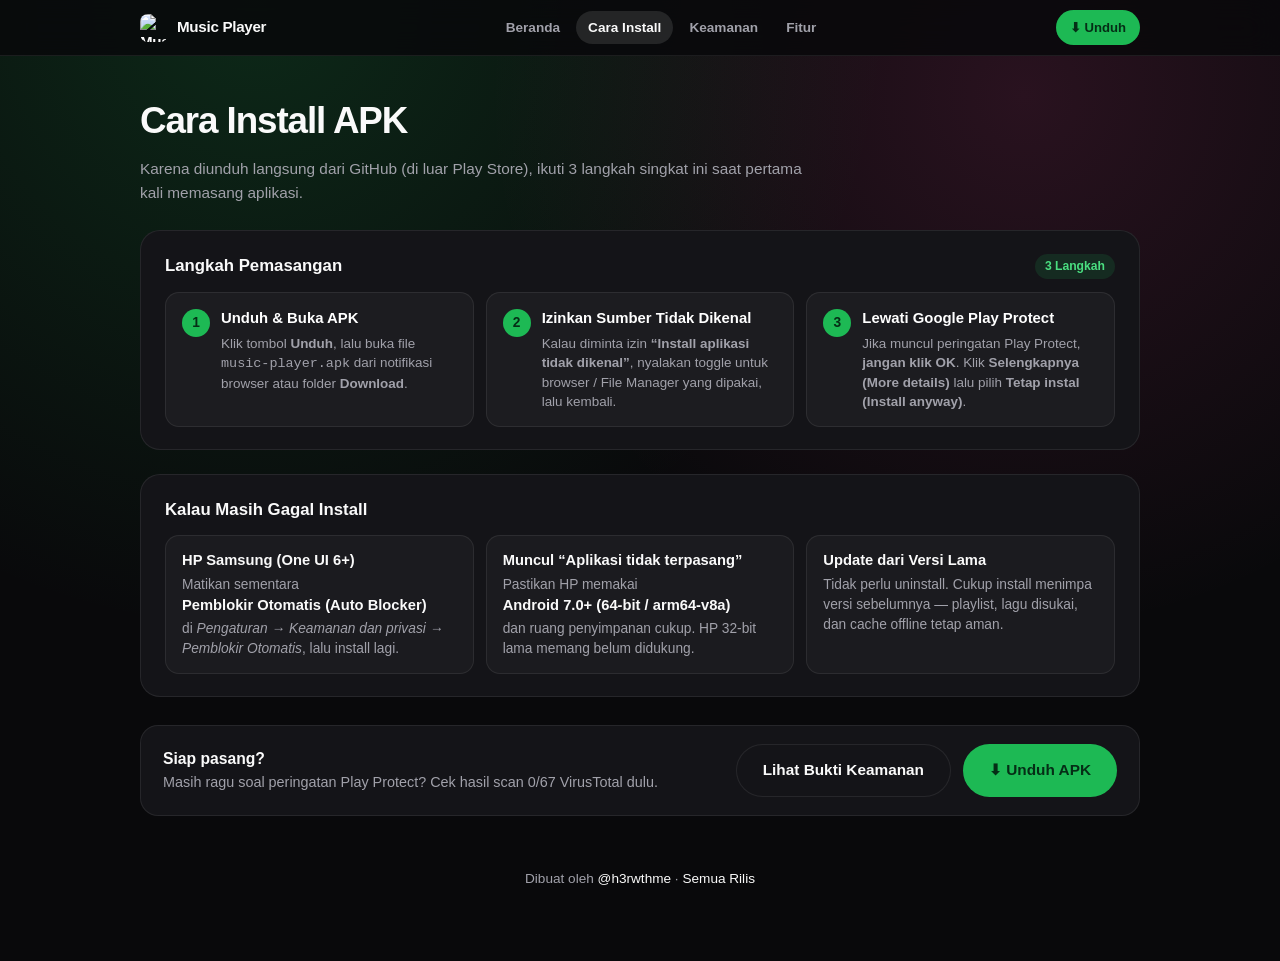
==== docs/cara-install.html @ 822f7d42 "Split download site into clean multi-page layout (Home, Install, Security, Features)" ====
<!DOCTYPE html>
<html lang="id">
<head>
  <meta charset="UTF-8" />
  <meta name="viewport" content="width=device-width, initial-scale=1.0" />
  <title>Cara Install — Music Player</title>
  <link rel="icon" type="image/svg+xml" href="https://raw.githubusercontent.com/h3rwthme/Music-/main/assets/icon.svg" />
  <link rel="stylesheet" href="style.css" />
</head>
<body>
  <header class="topnav">
    <nav class="topnav__inner" aria-label="Navigasi utama">
      <a class="topnav__brand" href="index.html">
        <img src="https://raw.githubusercontent.com/h3rwthme/Music-/main/assets/icon.svg" alt="Music Player" />
        <span>Music Player</span>
      </a>
      <div class="topnav__links">
        <a href="index.html">Beranda</a>
        <a href="cara-install.html" class="is-active">Cara Install</a>
        <a href="keamanan.html">Keamanan</a>
        <a href="fitur.html">Fitur</a>
      </div>
      <a class="topnav__cta" href="https://github.com/h3rwthme/Music-/releases/latest/download/music-player.apk">⬇ Unduh</a>
    </nav>
  </header>

  <main class="wrap">
    <div class="page-head">
      <h1>Cara Install APK</h1>
      <p>Karena diunduh langsung dari GitHub (di luar Play Store), ikuti 3 langkah singkat ini saat pertama kali memasang aplikasi.</p>
    </div>

    <section class="panel">
      <div class="panel__head">
        <h2 class="panel__title">Langkah Pemasangan</h2>
        <span class="tag">3 Langkah</span>
      </div>
      <div class="spot-steps" style="margin-top: 0;">
        <div class="spot-step">
          <span class="spot-num">1</span>
          <div>
            <h3>Unduh &amp; Buka APK</h3>
            <p>Klik tombol <strong>Unduh</strong>, lalu buka file <code>music-player.apk</code> dari notifikasi browser atau folder <strong>Download</strong>.</p>
          </div>
        </div>
        <div class="spot-step">
          <span class="spot-num">2</span>
          <div>
            <h3>Izinkan Sumber Tidak Dikenal</h3>
            <p>Kalau diminta izin <strong>“Install aplikasi tidak dikenal”</strong>, nyalakan toggle untuk browser / File Manager yang dipakai, lalu kembali.</p>
          </div>
        </div>
        <div class="spot-step">
          <span class="spot-num">3</span>
          <div>
            <h3>Lewati Google Play Protect</h3>
            <p>Jika muncul peringatan Play Protect, <strong>jangan klik OK</strong>. Klik <strong>Selengkapnya (More details)</strong> lalu pilih <strong>Tetap instal (Install anyway)</strong>.</p>
          </div>
        </div>
      </div>
    </section>

    <section class="panel">
      <div class="panel__head">
        <h2 class="panel__title">Kalau Masih Gagal Install</h2>
      </div>
      <div class="card-grid">
        <div class="mini-card">
          <strong>HP Samsung (One UI 6+)</strong>
          Matikan sementara <strong>Pemblokir Otomatis (Auto Blocker)</strong> di <em>Pengaturan → Keamanan dan privasi → Pemblokir Otomatis</em>, lalu install lagi.
        </div>
        <div class="mini-card">
          <strong>Muncul “Aplikasi tidak terpasang”</strong>
          Pastikan HP memakai <strong>Android 7.0+ (64-bit / arm64-v8a)</strong> dan ruang penyimpanan cukup. HP 32-bit lama memang belum didukung.
        </div>
        <div class="mini-card">
          <strong>Update dari Versi Lama</strong>
          Tidak perlu uninstall. Cukup install menimpa versi sebelumnya — playlist, lagu disukai, dan cache offline tetap aman.
        </div>
      </div>
    </section>

    <div class="cta-bar">
      <div>
        <strong>Siap pasang?</strong>
        <p>Masih ragu soal peringatan Play Protect? Cek hasil scan 0/67 VirusTotal dulu.</p>
      </div>
      <div class="actions" style="margin-top: 0;">
        <a class="btn btn-secondary" href="keamanan.html">Lihat Bukti Keamanan</a>
        <a class="btn btn-primary" href="https://github.com/h3rwthme/Music-/releases/latest/download/music-player.apk">⬇ Unduh APK</a>
      </div>
    </div>

    <footer>
      Dibuat oleh <a href="https://github.com/h3rwthme">@h3rwthme</a> ·
      <a href="https://github.com/h3rwthme/Music-/releases">Semua Rilis</a>
    </footer>
  </main>
</body>
</html>
---- docs/style.css ----
:root {
  --bg: #09090b;
  --surface: #141418;
  --surface-hi: #1b1b22;
  --border: rgba(255, 255, 255, 0.08);
  --text: #fafafa;
  --muted: #a1a1aa;
  --accent: #1db954;
  --accent-hover: #22d363;
  --accent-soft: rgba(29, 185, 84, 0.14);
}
* { box-sizing: border-box; margin: 0; padding: 0; }
html { scroll-behavior: smooth; }
body {
  font-family: -apple-system, BlinkMacSystemFont, "Segoe UI", Roboto, Inter, sans-serif;
  background:
    radial-gradient(circle at 20% 0%, rgba(29, 185, 84, 0.18), transparent 45%),
    radial-gradient(circle at 80% 10%, rgba(236, 72, 153, 0.14), transparent 40%),
    var(--bg);
  color: var(--text);
  min-height: 100vh;
  line-height: 1.6;
}

/* Navbar atas */
.topnav {
  position: sticky;
  top: 0;
  z-index: 40;
  backdrop-filter: blur(16px);
  -webkit-backdrop-filter: blur(16px);
  background: rgba(9, 9, 11, 0.85);
  border-bottom: 1px solid var(--border);
}
.topnav__inner {
  max-width: 1040px;
  margin: 0 auto;
  padding: 10px 20px;
  display: flex;
  align-items: center;
  justify-content: space-between;
  gap: 14px;
}
.topnav__brand {
  display: inline-flex;
  align-items: center;
  gap: 9px;
  text-decoration: none;
  color: var(--text);
  font-weight: 800;
  font-size: 0.95rem;
  letter-spacing: -0.02em;
  flex-shrink: 0;
}
.topnav__brand img { width: 28px; height: 28px; border-radius: 8px; display: block; }
.topnav__links {
  display: flex;
  align-items: center;
  gap: 4px;
  overflow-x: auto;
  scrollbar-width: none;
}
.topnav__links::-webkit-scrollbar { display: none; }
.topnav__links a {
  color: var(--muted);
  text-decoration: none;
  font-size: 0.85rem;
  font-weight: 600;
  padding: 6px 12px;
  border-radius: 999px;
  white-space: nowrap;
  transition: background 0.15s ease, color 0.15s ease;
}
.topnav__links a:hover { background: rgba(255, 255, 255, 0.07); color: var(--text); }
.topnav__links a.is-active {
  background: rgba(255, 255, 255, 0.11);
  color: var(--text);
}
.topnav__cta {
  display: inline-flex;
  align-items: center;
  gap: 6px;
  padding: 7px 14px;
  border-radius: 999px;
  background: var(--accent);
  color: #052e16;
  font-weight: 700;
  font-size: 0.82rem;
  text-decoration: none;
  flex-shrink: 0;
  transition: background 0.15s ease;
}
.topnav__cta:hover { background: var(--accent-hover); }

.wrap { max-width: 1040px; margin: 0 auto; padding: 36px 20px 72px; }
.hero { text-align: center; display: flex; flex-direction: column; align-items: center; gap: 14px; }
.page-head { margin-bottom: 24px; }
.page-head h1 { font-size: clamp(1.7rem, 4vw, 2.3rem); letter-spacing: -0.03em; margin-bottom: 6px; }
.page-head p { color: var(--muted); font-size: 0.96rem; max-width: 680px; }

.logo {
  width: 82px; height: 82px; border-radius: 22px;
  box-shadow: 0 18px 45px rgba(0, 0, 0, 0.55);
}
h1 { font-size: clamp(2rem, 5vw, 3rem); letter-spacing: -0.03em; }
.subtitle { color: var(--muted); max-width: 600px; font-size: 1.02rem; }
.pill {
  display: inline-flex; align-items: center; gap: 8px;
  padding: 6px 14px; border-radius: 999px;
  background: var(--surface); border: 1px solid var(--border);
  font-size: 0.85rem; color: var(--muted);
}
.dot { width: 8px; height: 8px; border-radius: 50%; background: var(--accent); }
.actions { display: flex; flex-wrap: wrap; justify-content: center; gap: 12px; margin-top: 6px; }
.btn {
  display: inline-flex; align-items: center; justify-content: center; gap: 10px;
  padding: 13px 26px; border-radius: 999px; font-weight: 700; font-size: 0.96rem;
  text-decoration: none; transition: transform 0.15s ease, background 0.15s ease;
}
.btn:active { transform: scale(0.98); }
.btn-primary { background: var(--accent); color: #052e16; }
.btn-primary:hover { background: var(--accent-hover); }
.btn-secondary { background: var(--surface); color: var(--text); border: 1px solid var(--border); }
.btn-secondary:hover { background: var(--surface-hi); }
.meta { font-size: 0.85rem; color: var(--muted); }

/* Quick link chips di Beranda */
.quick-links {
  margin-top: 22px;
  display: flex;
  flex-wrap: wrap;
  justify-content: center;
  gap: 10px;
}
.quick-link {
  display: inline-flex;
  align-items: center;
  gap: 8px;
  padding: 9px 15px;
  border-radius: 999px;
  background: var(--surface);
  border: 1px solid var(--border);
  color: #e4e4e7;
  font-size: 0.85rem;
  font-weight: 600;
  text-decoration: none;
  transition: background 0.15s ease, border-color 0.15s ease;
}
.quick-link:hover { background: var(--surface-hi); border-color: rgba(255, 255, 255, 0.18); }
.quick-link--safe { border-color: rgba(29, 185, 84, 0.35); color: #86efac; }

/* Spotlight Smart Radio */
.radio-spotlight {
  margin-top: 34px;
  background:
    radial-gradient(circle at 85% 15%, rgba(29, 185, 84, 0.18), transparent 48%),
    var(--surface);
  border: 1px solid rgba(52, 211, 153, 0.34);
  border-radius: 24px;
  padding: 26px;
  box-shadow: 0 24px 60px rgba(0, 0, 0, 0.5);
}
.spot-head { margin-bottom: 12px; }
.spot-badge {
  display: inline-flex; align-items: center; gap: 8px;
  padding: 5px 13px; border-radius: 999px;
  background: var(--accent-soft);
  border: 1px solid rgba(52, 211, 153, 0.35);
  color: #4ade80; font-size: 0.78rem; font-weight: 700; letter-spacing: 0.04em;
  text-transform: uppercase;
}
.spot-title {
  font-size: clamp(1.25rem, 3vw, 1.75rem);
  font-weight: 800; letter-spacing: -0.025em; margin-bottom: 8px;
}
.spot-desc { color: #d4d4d8; font-size: 0.95rem; max-width: 760px; margin-bottom: 18px; }
.spot-desc strong { color: #6ee7b7; }
.spot-img {
  width: 100%; border-radius: 16px; overflow: hidden;
  border: 1px solid rgba(255, 255, 255, 0.1);
  box-shadow: 0 18px 48px rgba(0, 0, 0, 0.6);
}
.spot-img img { width: 100%; display: block; }
.spot-steps {
  margin-top: 18px;
  display: grid;
  grid-template-columns: repeat(auto-fit, minmax(220px, 1fr));
  gap: 12px;
}
.spot-step {
  background: rgba(255, 255, 255, 0.035);
  border: 1px solid var(--border);
  border-radius: 14px;
  padding: 14px 16px;
  display: flex; align-items: flex-start; gap: 11px;
}
.spot-num {
  width: 28px; height: 28px; border-radius: 999px;
  background: var(--accent); color: #052e16;
  font-weight: 800; font-size: 0.86rem;
  display: inline-flex; align-items: center; justify-content: center;
  flex-shrink: 0; margin-top: 2px;
}
.spot-step h3 { font-size: 0.93rem; margin-bottom: 3px; color: #fff; }
.spot-step p { font-size: 0.84rem; color: var(--muted); line-height: 1.45; }

/* Box umum (Terbaru, Keamanan, Cara Install) */
.panel {
  margin-top: 24px;
  background: var(--surface);
  border: 1px solid var(--border);
  border-radius: 20px;
  padding: 22px 24px;
}
.panel--safe { border-color: rgba(29, 185, 84, 0.3); }
.panel__head {
  display: flex; align-items: center; justify-content: space-between;
  gap: 10px; flex-wrap: wrap; margin-bottom: 12px;
}
.panel__title {
  display: inline-flex; align-items: center; gap: 9px;
  font-size: 1.05rem; font-weight: 700;
}
.panel__title svg { width: 20px; height: 20px; color: var(--accent); flex-shrink: 0; }
.tag {
  font-size: 0.76rem; padding: 3px 10px; border-radius: 999px;
  background: var(--accent-soft); color: #4ade80; font-weight: 700;
}
.panel ul { padding-left: 18px; color: var(--muted); font-size: 0.92rem; }
.panel li { margin-bottom: 6px; }
.panel li strong { color: #f4f4f5; }
.lead { font-size: 0.92rem; color: var(--muted); margin-bottom: 14px; }

.card-grid {
  display: grid;
  grid-template-columns: repeat(auto-fit, minmax(220px, 1fr));
  gap: 12px;
}
.mini-card {
  background: rgba(255, 255, 255, 0.03);
  border: 1px solid var(--border);
  border-radius: 14px;
  padding: 14px 16px;
  font-size: 0.86rem;
  color: var(--muted);
  line-height: 1.45;
}
.mini-card strong { display: block; color: var(--text); margin-bottom: 3px; font-size: 0.92rem; }

.proof-img {
  display: block;
  margin-top: 16px;
  border-radius: 14px;
  overflow: hidden;
  border: 1px solid var(--border);
  background: #0d1117;
}
.proof-img img { width: 100%; display: block; }

.hash-bar {
  margin-top: 14px;
  padding: 11px 13px;
  border-radius: 12px;
  background: rgba(0, 0, 0, 0.35);
  border: 1px solid var(--border);
  display: flex; align-items: center; justify-content: space-between;
  gap: 10px; flex-wrap: wrap;
  font-size: 0.8rem; color: var(--muted);
}
.hash-bar code {
  font-family: ui-monospace, SFMono-Regular, Menlo, Consolas, monospace;
  color: #d4d4d8; word-break: break-all; font-size: 0.76rem;
}
.hash-bar__actions { display: inline-flex; align-items: center; gap: 8px; flex-shrink: 0; }
.chip-btn {
  padding: 6px 12px; border-radius: 999px; font-size: 0.78rem; font-weight: 600;
  background: var(--surface-hi); color: var(--text); border: 1px solid var(--border);
  cursor: pointer; text-decoration: none;
}
.chip-btn:hover { background: rgba(255, 255, 255, 0.12); }

.banner {
  width: 100%; border-radius: 20px;
  border: 1px solid var(--border); overflow: hidden;
  box-shadow: 0 22px 54px rgba(0, 0, 0, 0.5);
}
.banner img { width: 100%; display: block; }

.grid {
  margin-top: 22px;
  display: grid;
  grid-template-columns: repeat(auto-fit, minmax(220px, 1fr));
  gap: 14px;
}
.card {
  background: var(--surface); border: 1px solid var(--border);
  border-radius: 16px; padding: 18px 20px;
}
.card h3 { font-size: 0.98rem; margin-bottom: 6px; }
.card p { font-size: 0.88rem; color: var(--muted); }

.cta-bar {
  margin-top: 28px;
  display: flex;
  flex-wrap: wrap;
  align-items: center;
  justify-content: space-between;
  gap: 14px;
  padding: 18px 22px;
  border-radius: 18px;
  background: var(--surface);
  border: 1px solid var(--border);
}
.cta-bar p { color: var(--muted); font-size: 0.9rem; }
.cta-bar strong { color: var(--text); display: block; font-size: 0.98rem; }

footer { text-align: center; margin-top: 52px; color: var(--muted); font-size: 0.85rem; }
footer a { color: var(--text); text-decoration: none; }

@media (max-width: 640px) {
  .topnav__inner { padding: 8px 12px; gap: 8px; }
  .topnav__brand span { display: none; }
  .topnav__links a { padding: 5px 9px; font-size: 0.8rem; }
  .topnav__cta { padding: 6px 11px; font-size: 0.78rem; }
  .wrap { padding: 24px 14px 56px; }
  .radio-spotlight, .panel { padding: 18px; border-radius: 18px; }
}
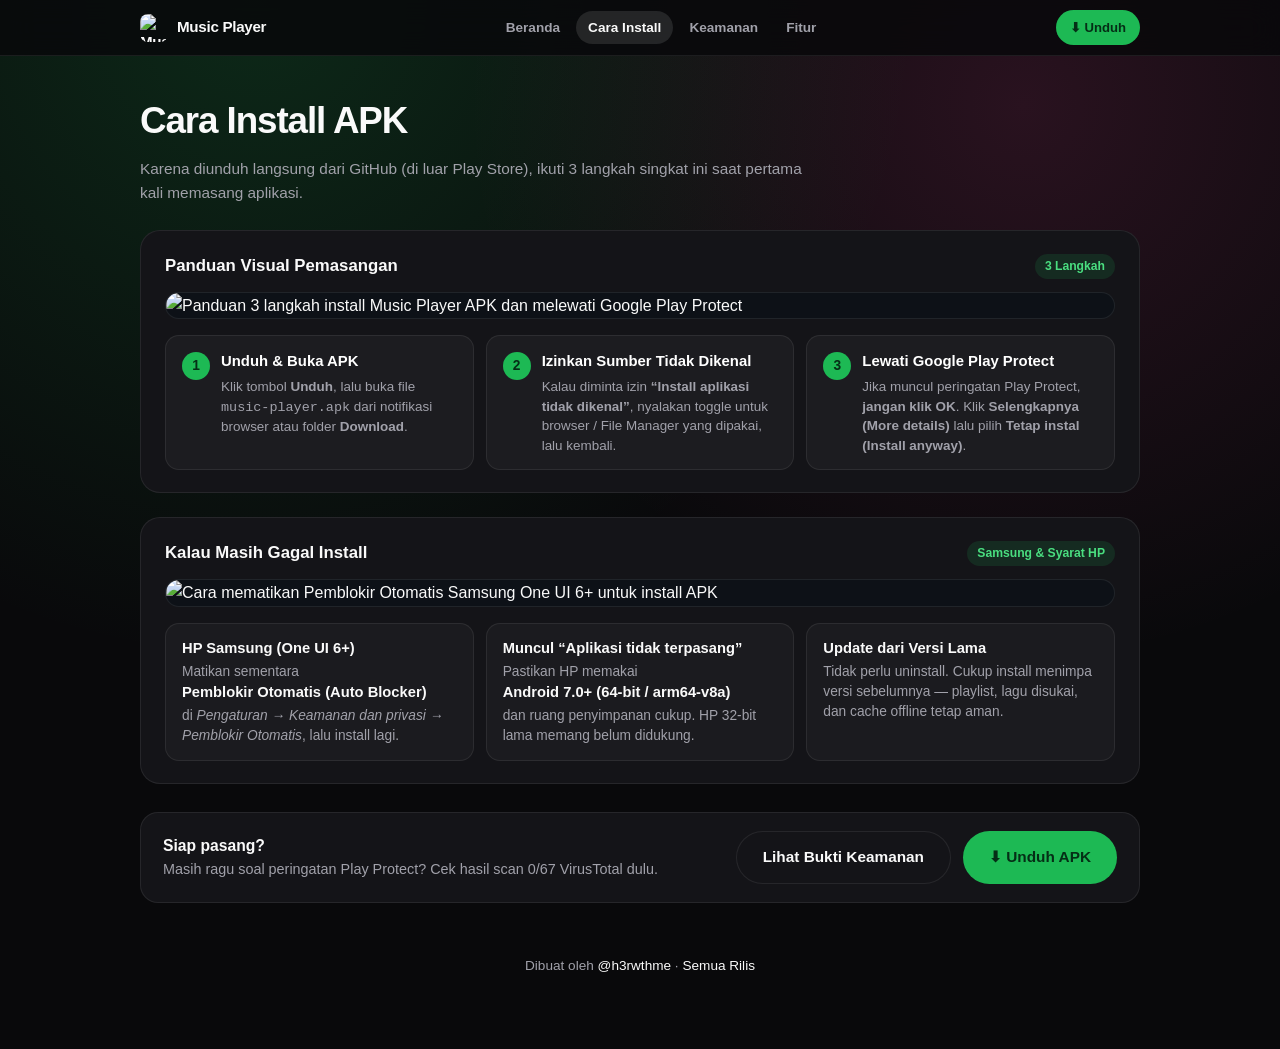
==== commit 3686a6bd: "Add annotated visual guides for APK installation, playlist import, 15-band EQ & crossfade" ====
--- a/docs/cara-install.html
+++ b/docs/cara-install.html
@@ -32,8 +32,11 @@
 
     <section class="panel">
       <div class="panel__head">
-        <h2 class="panel__title">Langkah Pemasangan</h2>
+        <h2 class="panel__title">Panduan Visual Pemasangan</h2>
         <span class="tag">3 Langkah</span>
+      </div>
+      <div class="proof-img" style="margin-top: 0; margin-bottom: 16px;">
+        <img src="https://raw.githubusercontent.com/h3rwthme/Music-/main/screenshots/install-guide.png" alt="Panduan 3 langkah install Music Player APK dan melewati Google Play Protect" />
       </div>
       <div class="spot-steps" style="margin-top: 0;">
         <div class="spot-step">
@@ -63,6 +66,10 @@
     <section class="panel">
       <div class="panel__head">
         <h2 class="panel__title">Kalau Masih Gagal Install</h2>
+        <span class="tag">Samsung &amp; Syarat HP</span>
+      </div>
+      <div class="proof-img" style="margin-top: 0; margin-bottom: 16px;">
+        <img src="https://raw.githubusercontent.com/h3rwthme/Music-/main/screenshots/install-samsung.png" alt="Cara mematikan Pemblokir Otomatis Samsung One UI 6+ untuk install APK" />
       </div>
       <div class="card-grid">
         <div class="mini-card">
--- a/docs/style.css
+++ b/docs/style.css
@@ -286,6 +286,23 @@
 }
 .banner img { width: 100%; display: block; }
 
+.shot-gallery {
+  margin-top: 16px;
+  display: grid;
+  grid-template-columns: repeat(auto-fit, minmax(260px, 1fr));
+  gap: 14px;
+}
+.shot-card {
+  background: var(--surface);
+  border: 1px solid var(--border);
+  border-radius: 16px;
+  overflow: hidden;
+}
+.shot-card img { width: 100%; display: block; }
+.shot-card__cap { padding: 12px 14px; }
+.shot-card__cap strong { display: block; font-size: 0.92rem; color: var(--text); margin-bottom: 2px; }
+.shot-card__cap span { font-size: 0.83rem; color: var(--muted); }
+
 .grid {
   margin-top: 22px;
   display: grid;
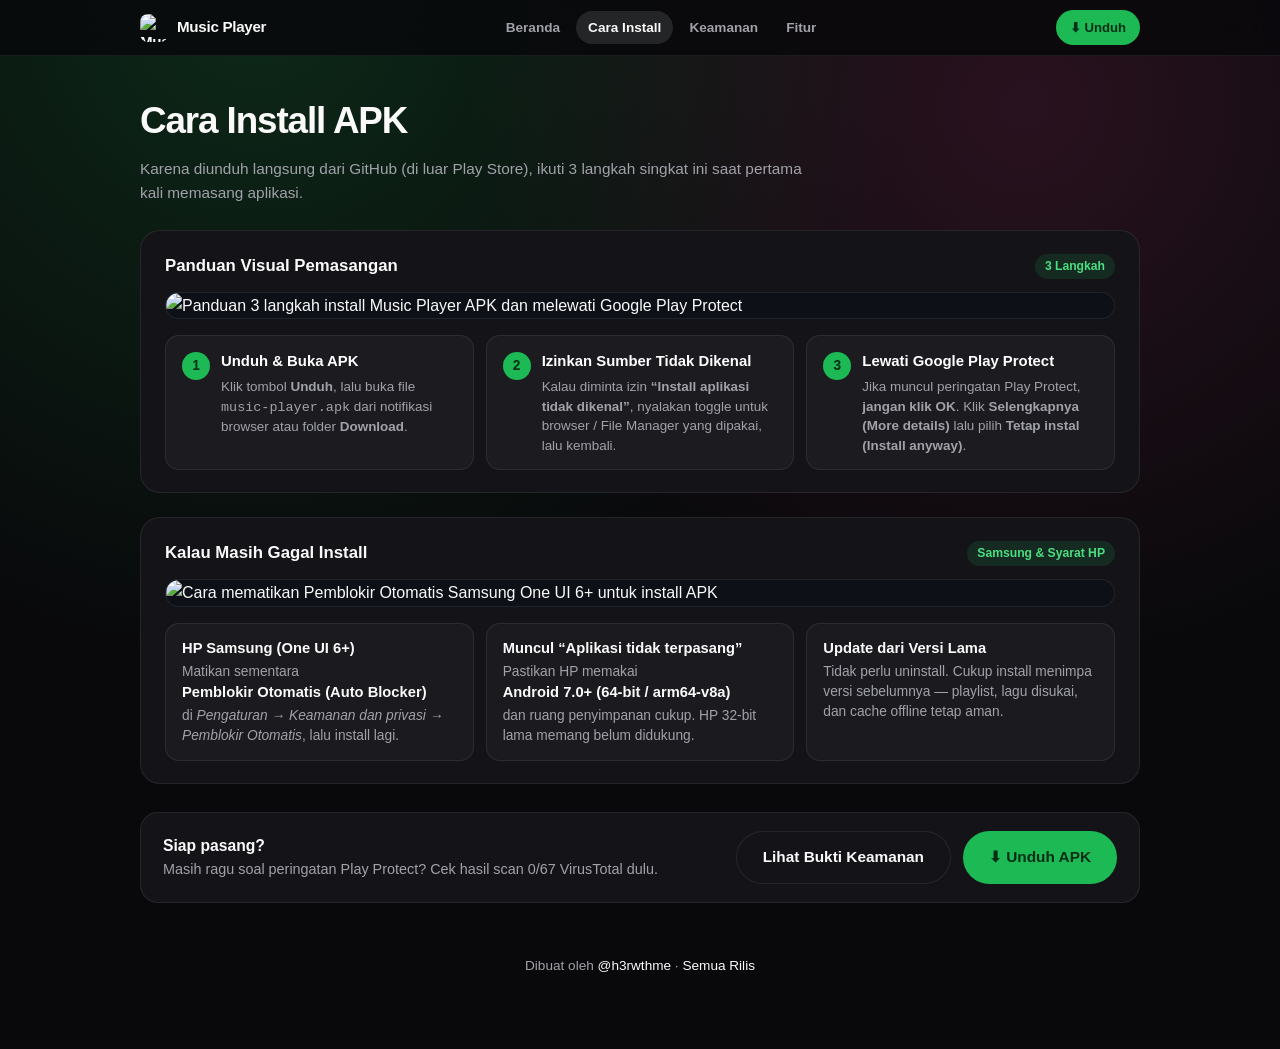
==== commit 4e2ac0f2: "Switch mobile navbar to clean 3-line hamburger dropdown menu" ====
--- a/docs/cara-install.html
+++ b/docs/cara-install.html
@@ -5,22 +5,28 @@
   <meta name="viewport" content="width=device-width, initial-scale=1.0" />
   <title>Cara Install — Music Player</title>
   <link rel="icon" type="image/svg+xml" href="https://raw.githubusercontent.com/h3rwthme/Music-/main/assets/icon.svg" />
-  <link rel="stylesheet" href="style.css" />
+  <link rel="stylesheet" href="style.css?v=3" />
 </head>
 <body>
-  <header class="topnav">
+  <header class="topnav" id="topnav">
     <nav class="topnav__inner" aria-label="Navigasi utama">
       <a class="topnav__brand" href="index.html">
         <img src="https://raw.githubusercontent.com/h3rwthme/Music-/main/assets/icon.svg" alt="Music Player" />
         <span>Music Player</span>
       </a>
-      <div class="topnav__links">
+      <div class="topnav__links" id="nav-menu">
         <a href="index.html">Beranda</a>
         <a href="cara-install.html" class="is-active">Cara Install</a>
         <a href="keamanan.html">Keamanan</a>
         <a href="fitur.html">Fitur</a>
       </div>
-      <a class="topnav__cta" href="https://github.com/h3rwthme/Music-/releases/latest/download/music-player.apk">⬇ Unduh</a>
+      <div class="topnav__right">
+        <a class="topnav__cta" href="https://github.com/h3rwthme/Music-/releases/latest/download/music-player.apk">⬇ Unduh</a>
+        <button class="topnav__burger" type="button" aria-label="Buka menu" aria-expanded="false" aria-controls="nav-menu" onclick="const h=document.getElementById('topnav');const o=h.classList.toggle('is-open');this.setAttribute('aria-expanded',o);">
+          <svg class="icon-menu" viewBox="0 0 24 24" fill="none" stroke="currentColor" stroke-width="2.2" stroke-linecap="round"><line x1="4" y1="7" x2="20" y2="7"/><line x1="4" y1="12" x2="20" y2="12"/><line x1="4" y1="17" x2="20" y2="17"/></svg>
+          <svg class="icon-close" viewBox="0 0 24 24" fill="none" stroke="currentColor" stroke-width="2.2" stroke-linecap="round"><line x1="6" y1="6" x2="18" y2="18"/><line x1="18" y1="6" x2="6" y2="18"/></svg>
+        </button>
+      </div>
     </nav>
   </header>
 
--- a/docs/style.css
+++ b/docs/style.css
@@ -10,6 +10,7 @@
   --accent-soft: rgba(29, 185, 84, 0.14);
 }
 * { box-sizing: border-box; margin: 0; padding: 0; }
+img { max-width: 100%; height: auto; display: block; }
 html { scroll-behavior: smooth; }
 body {
   font-family: -apple-system, BlinkMacSystemFont, "Segoe UI", Roboto, Inter, sans-serif;
@@ -91,6 +92,28 @@
   transition: background 0.15s ease;
 }
 .topnav__cta:hover { background: var(--accent-hover); }
+.topnav__right {
+  display: inline-flex;
+  align-items: center;
+  gap: 8px;
+  flex-shrink: 0;
+}
+.topnav__burger {
+  display: none;
+  width: 38px;
+  height: 38px;
+  border-radius: 10px;
+  border: 1px solid var(--border);
+  background: var(--surface);
+  color: var(--text);
+  align-items: center;
+  justify-content: center;
+  cursor: pointer;
+}
+.topnav__burger svg { width: 20px; height: 20px; display: block; }
+.topnav__burger .icon-close { display: none; }
+.topnav.is-open .topnav__burger .icon-menu { display: none; }
+.topnav.is-open .topnav__burger .icon-close { display: block; }
 
 .wrap { max-width: 1040px; margin: 0 auto; padding: 36px 20px 72px; }
 .hero { text-align: center; display: flex; flex-direction: column; align-items: center; gap: 14px; }
@@ -289,16 +312,17 @@
 .shot-gallery {
   margin-top: 16px;
   display: grid;
-  grid-template-columns: repeat(auto-fit, minmax(260px, 1fr));
+  grid-template-columns: repeat(auto-fit, minmax(280px, 1fr));
   gap: 14px;
 }
 .shot-card {
+  min-width: 0;
   background: var(--surface);
   border: 1px solid var(--border);
   border-radius: 16px;
   overflow: hidden;
 }
-.shot-card img { width: 100%; display: block; }
+.shot-card img { width: 100%; height: auto; display: block; object-fit: cover; }
 .shot-card__cap { padding: 12px 14px; }
 .shot-card__cap strong { display: block; font-size: 0.92rem; color: var(--text); margin-bottom: 2px; }
 .shot-card__cap span { font-size: 0.83rem; color: var(--muted); }
@@ -334,11 +358,27 @@
 footer { text-align: center; margin-top: 52px; color: var(--muted); font-size: 0.85rem; }
 footer a { color: var(--text); text-decoration: none; }
 
-@media (max-width: 640px) {
-  .topnav__inner { padding: 8px 12px; gap: 8px; }
-  .topnav__brand span { display: none; }
-  .topnav__links a { padding: 5px 9px; font-size: 0.8rem; }
-  .topnav__cta { padding: 6px 11px; font-size: 0.78rem; }
+@media (max-width: 720px) {
+  .topnav__inner { padding: 10px 14px; gap: 10px; flex-wrap: wrap; }
+  .topnav__burger { display: inline-flex; }
+  .topnav__links {
+    display: none;
+    order: 3;
+    width: 100%;
+    flex-direction: column;
+    align-items: stretch;
+    gap: 4px;
+    padding: 10px 0 4px;
+    border-top: 1px solid var(--border);
+    overflow: visible;
+  }
+  .topnav.is-open .topnav__links { display: flex; }
+  .topnav__links a {
+    padding: 11px 14px;
+    border-radius: 12px;
+    font-size: 0.94rem;
+  }
+  .topnav__cta { padding: 7px 13px; font-size: 0.82rem; }
   .wrap { padding: 24px 14px 56px; }
   .radio-spotlight, .panel { padding: 18px; border-radius: 18px; }
 }
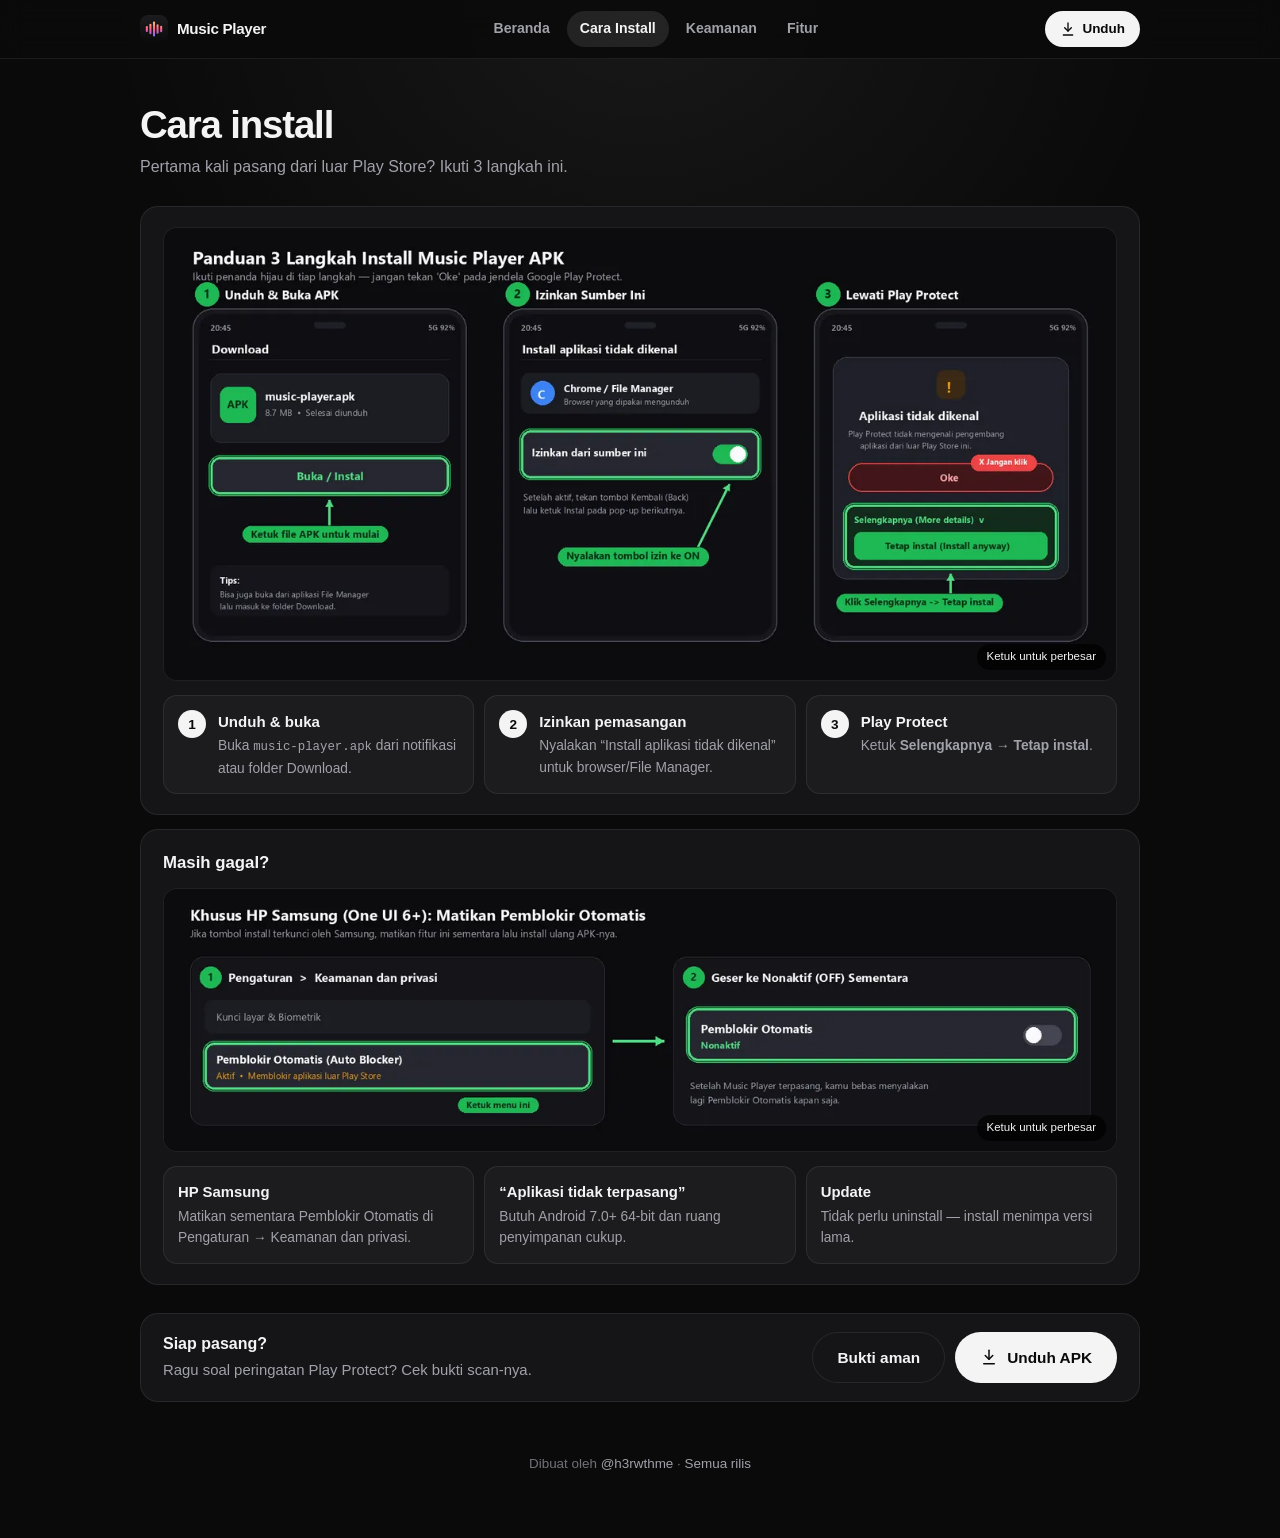
==== commit 09582bee: "Update website pages and styling" ====
--- a/docs/cara-install.html
+++ b/docs/cara-install.html
@@ -3,111 +3,72 @@
 <head>
   <meta charset="UTF-8" />
   <meta name="viewport" content="width=device-width, initial-scale=1.0" />
+  <meta name="color-scheme" content="dark" />
+  <meta name="theme-color" content="#0a0a0b" />
+  <meta name="description" content="Cara memasang APK Music Player dan melewati peringatan Play Protect." />
   <title>Cara Install — Music Player</title>
-  <link rel="icon" type="image/svg+xml" href="https://raw.githubusercontent.com/h3rwthme/Music-/main/assets/icon.svg" />
-  <link rel="stylesheet" href="style.css?v=3" />
+  <link rel="icon" type="image/svg+xml" href="img/icon.svg" />
+  <link rel="stylesheet" href="style.css?v=4" />
+  <script>document.documentElement.classList.add("js");</script>
+  <script type="speculationrules">{"prerender":[{"source":"list","urls":["index.html","keamanan.html","fitur.html"],"eagerness":"moderate"}]}</script>
 </head>
 <body>
   <header class="topnav" id="topnav">
     <nav class="topnav__inner" aria-label="Navigasi utama">
       <a class="topnav__brand" href="index.html">
-        <img src="https://raw.githubusercontent.com/h3rwthme/Music-/main/assets/icon.svg" alt="Music Player" />
+        <img src="img/icon.svg" width="28" height="28" alt="" />
         <span>Music Player</span>
       </a>
       <div class="topnav__links" id="nav-menu">
         <a href="index.html">Beranda</a>
-        <a href="cara-install.html" class="is-active">Cara Install</a>
+        <a href="cara-install.html" aria-current="page">Cara Install</a>
         <a href="keamanan.html">Keamanan</a>
         <a href="fitur.html">Fitur</a>
       </div>
       <div class="topnav__right">
-        <a class="topnav__cta" href="https://github.com/h3rwthme/Music-/releases/latest/download/music-player.apk">⬇ Unduh</a>
-        <button class="topnav__burger" type="button" aria-label="Buka menu" aria-expanded="false" aria-controls="nav-menu" onclick="const h=document.getElementById('topnav');const o=h.classList.toggle('is-open');this.setAttribute('aria-expanded',o);">
-          <svg class="icon-menu" viewBox="0 0 24 24" fill="none" stroke="currentColor" stroke-width="2.2" stroke-linecap="round"><line x1="4" y1="7" x2="20" y2="7"/><line x1="4" y1="12" x2="20" y2="12"/><line x1="4" y1="17" x2="20" y2="17"/></svg>
-          <svg class="icon-close" viewBox="0 0 24 24" fill="none" stroke="currentColor" stroke-width="2.2" stroke-linecap="round"><line x1="6" y1="6" x2="18" y2="18"/><line x1="18" y1="6" x2="6" y2="18"/></svg>
-        </button>
+        <a class="topnav__cta" href="https://github.com/h3rwthme/Music-/releases/latest/download/music-player.apk"><svg class="icon" viewBox="0 0 24 24" fill="none" stroke="currentColor" stroke-width="2" stroke-linecap="round" stroke-linejoin="round" aria-hidden="true"><path d="M12 15V3"/><path d="m7 10 5 5 5-5"/><path d="M5 21h14"/></svg><span>Unduh</span></a>
+        <button class="topnav__burger" type="button" aria-label="Buka menu" aria-expanded="false" aria-controls="nav-menu"><svg class="icon-menu" viewBox="0 0 24 24" fill="none" stroke="currentColor" stroke-width="2.2" stroke-linecap="round"><line x1="4" y1="7" x2="20" y2="7"/><line x1="4" y1="12" x2="20" y2="12"/><line x1="4" y1="17" x2="20" y2="17"/></svg><svg class="icon-close" viewBox="0 0 24 24" fill="none" stroke="currentColor" stroke-width="2.2" stroke-linecap="round"><line x1="6" y1="6" x2="18" y2="18"/><line x1="18" y1="6" x2="6" y2="18"/></svg></button>
       </div>
     </nav>
   </header>
+  <div class="nav-scrim" aria-hidden="true"></div>
 
-  <main class="wrap">
+  <main class="wrap" id="main">
     <div class="page-head">
-      <h1>Cara Install APK</h1>
-      <p>Karena diunduh langsung dari GitHub (di luar Play Store), ikuti 3 langkah singkat ini saat pertama kali memasang aplikasi.</p>
+      <h1>Cara install</h1>
+      <p>Pertama kali pasang dari luar Play Store? Ikuti 3 langkah ini.</p>
     </div>
 
-    <section class="panel">
-      <div class="panel__head">
-        <h2 class="panel__title">Panduan Visual Pemasangan</h2>
-        <span class="tag">3 Langkah</span>
-      </div>
-      <div class="proof-img" style="margin-top: 0; margin-bottom: 16px;">
-        <img src="https://raw.githubusercontent.com/h3rwthme/Music-/main/screenshots/install-guide.png" alt="Panduan 3 langkah install Music Player APK dan melewati Google Play Protect" />
-      </div>
-      <div class="spot-steps" style="margin-top: 0;">
-        <div class="spot-step">
-          <span class="spot-num">1</span>
-          <div>
-            <h3>Unduh &amp; Buka APK</h3>
-            <p>Klik tombol <strong>Unduh</strong>, lalu buka file <code>music-player.apk</code> dari notifikasi browser atau folder <strong>Download</strong>.</p>
-          </div>
-        </div>
-        <div class="spot-step">
-          <span class="spot-num">2</span>
-          <div>
-            <h3>Izinkan Sumber Tidak Dikenal</h3>
-            <p>Kalau diminta izin <strong>“Install aplikasi tidak dikenal”</strong>, nyalakan toggle untuk browser / File Manager yang dipakai, lalu kembali.</p>
-          </div>
-        </div>
-        <div class="spot-step">
-          <span class="spot-num">3</span>
-          <div>
-            <h3>Lewati Google Play Protect</h3>
-            <p>Jika muncul peringatan Play Protect, <strong>jangan klik OK</strong>. Klik <strong>Selengkapnya (More details)</strong> lalu pilih <strong>Tetap instal (Install anyway)</strong>.</p>
-          </div>
-        </div>
+    <section class="panel reveal">
+      <a class="figure" href="https://raw.githubusercontent.com/h3rwthme/Music-/main/screenshots/install-guide.png" target="_blank" rel="noopener"><img src="img/install-guide.webp" width="1200" height="570" alt="Panduan 3 langkah install Music Player dan melewati Play Protect" decoding="async" loading="lazy" /></a>
+      <div class="steps">
+        <div class="step"><span class="step__num">1</span><div><h3>Unduh &amp; buka</h3><p>Buka <code>music-player.apk</code> dari notifikasi atau folder Download.</p></div></div>
+        <div class="step"><span class="step__num">2</span><div><h3>Izinkan pemasangan</h3><p>Nyalakan “Install aplikasi tidak dikenal” untuk browser/File Manager.</p></div></div>
+        <div class="step"><span class="step__num">3</span><div><h3>Play Protect</h3><p>Ketuk <strong>Selengkapnya</strong> → <strong>Tetap instal</strong>.</p></div></div>
       </div>
     </section>
 
-    <section class="panel">
-      <div class="panel__head">
-        <h2 class="panel__title">Kalau Masih Gagal Install</h2>
-        <span class="tag">Samsung &amp; Syarat HP</span>
-      </div>
-      <div class="proof-img" style="margin-top: 0; margin-bottom: 16px;">
-        <img src="https://raw.githubusercontent.com/h3rwthme/Music-/main/screenshots/install-samsung.png" alt="Cara mematikan Pemblokir Otomatis Samsung One UI 6+ untuk install APK" />
-      </div>
-      <div class="card-grid">
-        <div class="mini-card">
-          <strong>HP Samsung (One UI 6+)</strong>
-          Matikan sementara <strong>Pemblokir Otomatis (Auto Blocker)</strong> di <em>Pengaturan → Keamanan dan privasi → Pemblokir Otomatis</em>, lalu install lagi.
-        </div>
-        <div class="mini-card">
-          <strong>Muncul “Aplikasi tidak terpasang”</strong>
-          Pastikan HP memakai <strong>Android 7.0+ (64-bit / arm64-v8a)</strong> dan ruang penyimpanan cukup. HP 32-bit lama memang belum didukung.
-        </div>
-        <div class="mini-card">
-          <strong>Update dari Versi Lama</strong>
-          Tidak perlu uninstall. Cukup install menimpa versi sebelumnya — playlist, lagu disukai, dan cache offline tetap aman.
-        </div>
+    <section class="panel reveal">
+      <div class="panel__head"><h2 class="panel__title">Masih gagal?</h2></div>
+      <a class="figure" href="https://raw.githubusercontent.com/h3rwthme/Music-/main/screenshots/install-samsung.png" target="_blank" rel="noopener"><img src="img/install-samsung.webp" width="1200" height="330" alt="Cara mematikan Pemblokir Otomatis di Samsung One UI 6+" decoding="async" loading="lazy" /></a>
+      <div class="tips">
+        <div class="tip"><strong>HP Samsung</strong>Matikan sementara Pemblokir Otomatis di Pengaturan → Keamanan dan privasi.</div>
+        <div class="tip"><strong>“Aplikasi tidak terpasang”</strong>Butuh Android 7.0+ 64-bit dan ruang penyimpanan cukup.</div>
+        <div class="tip"><strong>Update</strong>Tidak perlu uninstall — install menimpa versi lama.</div>
       </div>
     </section>
-
-    <div class="cta-bar">
-      <div>
-        <strong>Siap pasang?</strong>
-        <p>Masih ragu soal peringatan Play Protect? Cek hasil scan 0/67 VirusTotal dulu.</p>
-      </div>
-      <div class="actions" style="margin-top: 0;">
-        <a class="btn btn-secondary" href="keamanan.html">Lihat Bukti Keamanan</a>
-        <a class="btn btn-primary" href="https://github.com/h3rwthme/Music-/releases/latest/download/music-player.apk">⬇ Unduh APK</a>
+    <div class="cta-bar reveal">
+      <div><strong>Siap pasang?</strong><p class="lead" style="margin:2px 0 0">Ragu soal peringatan Play Protect? Cek bukti scan-nya.</p></div>
+      <div class="actions">
+        <a class="btn btn-secondary" href="keamanan.html">Bukti aman</a>
+        <a class="btn btn-primary" href="https://github.com/h3rwthme/Music-/releases/latest/download/music-player.apk"><svg class="icon" viewBox="0 0 24 24" fill="none" stroke="currentColor" stroke-width="2" stroke-linecap="round" stroke-linejoin="round" aria-hidden="true"><path d="M12 15V3"/><path d="m7 10 5 5 5-5"/><path d="M5 21h14"/></svg>Unduh APK</a>
       </div>
     </div>
 
     <footer>
-      Dibuat oleh <a href="https://github.com/h3rwthme">@h3rwthme</a> ·
-      <a href="https://github.com/h3rwthme/Music-/releases">Semua Rilis</a>
+      Dibuat oleh <a href="https://github.com/h3rwthme">@h3rwthme</a> · <a href="https://github.com/h3rwthme/Music-/releases">Semua rilis</a>
     </footer>
   </main>
+  <script src="site.js?v=4" defer></script>
 </body>
 </html>
--- a/docs/style.css
+++ b/docs/style.css
@@ -1,42 +1,50 @@
+/* Music Player — situs unduhan. Tema Onyx: hitam netral + aksen putih (sama dengan aplikasi). */
 :root {
-  --bg: #09090b;
-  --surface: #141418;
-  --surface-hi: #1b1b22;
+  --bg: #0a0a0b;
+  --surface: #151517;
+  --surface-hi: #1d1d20;
   --border: rgba(255, 255, 255, 0.08);
-  --text: #fafafa;
+  --border-hi: rgba(255, 255, 255, 0.16);
+  --text: #f4f4f5;
   --muted: #a1a1aa;
-  --accent: #1db954;
-  --accent-hover: #22d363;
-  --accent-soft: rgba(29, 185, 84, 0.14);
+  --faint: #71717a;
+  --accent: #f4f4f5;
+  --on-accent: #0a0a0b;
+  --ok: #4ade80;
+  --radius: 18px;
+  --nav-h: 58px;
 }
 * { box-sizing: border-box; margin: 0; padding: 0; }
 img { max-width: 100%; height: auto; display: block; }
 html { scroll-behavior: smooth; }
 body {
   font-family: -apple-system, BlinkMacSystemFont, "Segoe UI", Roboto, Inter, sans-serif;
-  background:
-    radial-gradient(circle at 20% 0%, rgba(29, 185, 84, 0.18), transparent 45%),
-    radial-gradient(circle at 80% 10%, rgba(236, 72, 153, 0.14), transparent 40%),
-    var(--bg);
+  background: radial-gradient(60% 40% at 50% 0%, rgba(255, 255, 255, 0.06), transparent 70%), var(--bg);
   color: var(--text);
   min-height: 100vh;
-  line-height: 1.6;
-}
-
-/* Navbar atas */
+  line-height: 1.55;
+  -webkit-font-smoothing: antialiased;
+}
+a { color: inherit; }
+:focus-visible { outline: 2px solid var(--accent); outline-offset: 3px; border-radius: 8px; }
+.icon { width: 18px; height: 18px; flex-shrink: 0; }
+
+/* ---------- Navbar ---------- */
 .topnav {
   position: sticky;
   top: 0;
   z-index: 40;
-  backdrop-filter: blur(16px);
-  -webkit-backdrop-filter: blur(16px);
-  background: rgba(9, 9, 11, 0.85);
+  background: rgba(10, 10, 11, 0.9);
+  -webkit-backdrop-filter: blur(14px);
+          backdrop-filter: blur(14px);
   border-bottom: 1px solid var(--border);
 }
 .topnav__inner {
+  position: relative;
   max-width: 1040px;
+  height: var(--nav-h);
   margin: 0 auto;
-  padding: 10px 20px;
+  padding: 0 20px;
   display: flex;
   align-items: center;
   justify-content: space-between;
@@ -47,62 +55,42 @@
   align-items: center;
   gap: 9px;
   text-decoration: none;
-  color: var(--text);
   font-weight: 800;
   font-size: 0.95rem;
   letter-spacing: -0.02em;
-  flex-shrink: 0;
-}
-.topnav__brand img { width: 28px; height: 28px; border-radius: 8px; display: block; }
-.topnav__links {
-  display: flex;
-  align-items: center;
-  gap: 4px;
-  overflow-x: auto;
-  scrollbar-width: none;
-}
-.topnav__links::-webkit-scrollbar { display: none; }
+}
+.topnav__brand img { width: 28px; height: 28px; border-radius: 8px; }
+.topnav__links { display: flex; align-items: center; gap: 4px; }
 .topnav__links a {
   color: var(--muted);
   text-decoration: none;
-  font-size: 0.85rem;
+  font-size: 0.88rem;
   font-weight: 600;
-  padding: 6px 12px;
-  border-radius: 999px;
-  white-space: nowrap;
+  padding: 7px 13px;
+  border-radius: 999px;
   transition: background 0.15s ease, color 0.15s ease;
 }
 .topnav__links a:hover { background: rgba(255, 255, 255, 0.07); color: var(--text); }
-.topnav__links a.is-active {
-  background: rgba(255, 255, 255, 0.11);
-  color: var(--text);
-}
+.topnav__links a[aria-current="page"] { background: rgba(255, 255, 255, 0.1); color: var(--text); }
+.topnav__right { display: inline-flex; align-items: center; gap: 8px; }
 .topnav__cta {
   display: inline-flex;
   align-items: center;
   gap: 6px;
-  padding: 7px 14px;
+  padding: 8px 15px;
   border-radius: 999px;
   background: var(--accent);
-  color: #052e16;
+  color: var(--on-accent);
   font-weight: 700;
-  font-size: 0.82rem;
-  text-decoration: none;
-  flex-shrink: 0;
-  transition: background 0.15s ease;
-}
-.topnav__cta:hover { background: var(--accent-hover); }
-.topnav__right {
-  display: inline-flex;
-  align-items: center;
-  gap: 8px;
-  flex-shrink: 0;
-}
+  font-size: 0.84rem;
+  text-decoration: none;
+}
+.topnav__cta .icon { width: 16px; height: 16px; }
 .topnav__burger {
   display: none;
-  width: 38px;
-  height: 38px;
-  border-radius: 10px;
+  width: 40px;
+  height: 40px;
+  border-radius: 12px;
   border: 1px solid var(--border);
   background: var(--surface);
   color: var(--text);
@@ -110,236 +98,210 @@
   justify-content: center;
   cursor: pointer;
 }
-.topnav__burger svg { width: 20px; height: 20px; display: block; }
+.topnav__burger svg { width: 20px; height: 20px; }
 .topnav__burger .icon-close { display: none; }
 .topnav.is-open .topnav__burger .icon-menu { display: none; }
 .topnav.is-open .topnav__burger .icon-close { display: block; }
-
-.wrap { max-width: 1040px; margin: 0 auto; padding: 36px 20px 72px; }
-.hero { text-align: center; display: flex; flex-direction: column; align-items: center; gap: 14px; }
-.page-head { margin-bottom: 24px; }
-.page-head h1 { font-size: clamp(1.7rem, 4vw, 2.3rem); letter-spacing: -0.03em; margin-bottom: 6px; }
-.page-head p { color: var(--muted); font-size: 0.96rem; max-width: 680px; }
-
-.logo {
-  width: 82px; height: 82px; border-radius: 22px;
-  box-shadow: 0 18px 45px rgba(0, 0, 0, 0.55);
-}
-h1 { font-size: clamp(2rem, 5vw, 3rem); letter-spacing: -0.03em; }
-.subtitle { color: var(--muted); max-width: 600px; font-size: 1.02rem; }
+.nav-scrim { display: none; }
+
+/* ---------- Tata letak ---------- */
+.wrap { max-width: 1040px; margin: 0 auto; padding: 44px 20px 64px; }
+.page-head { margin-bottom: 26px; }
+.page-head h1 { font-size: clamp(1.75rem, 4vw, 2.4rem); letter-spacing: -0.03em; line-height: 1.15; margin-bottom: 8px; }
+.page-head p { color: var(--muted); max-width: 620px; }
+.section-title { font-size: 1.15rem; letter-spacing: -0.02em; margin: 44px 0 14px; }
+
+/* ---------- Hero (Beranda) ---------- */
+.hero { text-align: center; display: flex; flex-direction: column; align-items: center; gap: 14px; padding-top: 8px; }
+.hero__logo { width: 84px; height: 84px; border-radius: 22px; box-shadow: 0 18px 44px rgba(0, 0, 0, 0.55); }
+.hero h1 { font-size: clamp(2.1rem, 6vw, 3.1rem); letter-spacing: -0.035em; line-height: 1.05; }
+.hero__sub { color: var(--muted); max-width: 460px; font-size: 1.05rem; }
+.hero__meta { color: var(--faint); font-size: 0.84rem; }
+
 .pill {
-  display: inline-flex; align-items: center; gap: 8px;
-  padding: 6px 14px; border-radius: 999px;
-  background: var(--surface); border: 1px solid var(--border);
-  font-size: 0.85rem; color: var(--muted);
-}
-.dot { width: 8px; height: 8px; border-radius: 50%; background: var(--accent); }
-.actions { display: flex; flex-wrap: wrap; justify-content: center; gap: 12px; margin-top: 6px; }
+  display: inline-flex;
+  align-items: center;
+  gap: 8px;
+  padding: 6px 14px;
+  border-radius: 999px;
+  background: var(--surface);
+  border: 1px solid var(--border);
+  font-size: 0.84rem;
+  color: var(--muted);
+}
+.dot { width: 7px; height: 7px; border-radius: 50%; background: var(--ok); }
+
+.actions { display: flex; flex-wrap: wrap; justify-content: center; gap: 10px; margin-top: 4px; }
 .btn {
-  display: inline-flex; align-items: center; justify-content: center; gap: 10px;
-  padding: 13px 26px; border-radius: 999px; font-weight: 700; font-size: 0.96rem;
-  text-decoration: none; transition: transform 0.15s ease, background 0.15s ease;
+  display: inline-flex;
+  align-items: center;
+  justify-content: center;
+  gap: 9px;
+  padding: 13px 24px;
+  border-radius: 999px;
+  font-weight: 700;
+  font-size: 0.96rem;
+  text-decoration: none;
+  border: 1px solid transparent;
+  transition: transform 0.15s ease, background 0.15s ease, border-color 0.15s ease;
 }
 .btn:active { transform: scale(0.98); }
-.btn-primary { background: var(--accent); color: #052e16; }
-.btn-primary:hover { background: var(--accent-hover); }
-.btn-secondary { background: var(--surface); color: var(--text); border: 1px solid var(--border); }
-.btn-secondary:hover { background: var(--surface-hi); }
-.meta { font-size: 0.85rem; color: var(--muted); }
-
-/* Quick link chips di Beranda */
-.quick-links {
-  margin-top: 22px;
-  display: flex;
-  flex-wrap: wrap;
-  justify-content: center;
-  gap: 10px;
-}
-.quick-link {
+.btn-primary { background: var(--accent); color: var(--on-accent); }
+.btn-primary:hover { background: #ffffff; }
+.btn-secondary { background: var(--surface); color: var(--text); border-color: var(--border); }
+.btn-secondary:hover { background: var(--surface-hi); border-color: var(--border-hi); }
+
+.trust { display: flex; flex-wrap: wrap; justify-content: center; gap: 8px; margin-top: 10px; }
+.trust a,
+.trust span {
   display: inline-flex;
   align-items: center;
-  gap: 8px;
-  padding: 9px 15px;
-  border-radius: 999px;
-  background: var(--surface);
-  border: 1px solid var(--border);
-  color: #e4e4e7;
-  font-size: 0.85rem;
-  font-weight: 600;
-  text-decoration: none;
-  transition: background 0.15s ease, border-color 0.15s ease;
-}
-.quick-link:hover { background: var(--surface-hi); border-color: rgba(255, 255, 255, 0.18); }
-.quick-link--safe { border-color: rgba(29, 185, 84, 0.35); color: #86efac; }
-
-/* Spotlight Smart Radio */
-.radio-spotlight {
-  margin-top: 34px;
-  background:
-    radial-gradient(circle at 85% 15%, rgba(29, 185, 84, 0.18), transparent 48%),
-    var(--surface);
-  border: 1px solid rgba(52, 211, 153, 0.34);
-  border-radius: 24px;
-  padding: 26px;
-  box-shadow: 0 24px 60px rgba(0, 0, 0, 0.5);
-}
-.spot-head { margin-bottom: 12px; }
-.spot-badge {
-  display: inline-flex; align-items: center; gap: 8px;
-  padding: 5px 13px; border-radius: 999px;
-  background: var(--accent-soft);
-  border: 1px solid rgba(52, 211, 153, 0.35);
-  color: #4ade80; font-size: 0.78rem; font-weight: 700; letter-spacing: 0.04em;
-  text-transform: uppercase;
-}
-.spot-title {
-  font-size: clamp(1.25rem, 3vw, 1.75rem);
-  font-weight: 800; letter-spacing: -0.025em; margin-bottom: 8px;
-}
-.spot-desc { color: #d4d4d8; font-size: 0.95rem; max-width: 760px; margin-bottom: 18px; }
-.spot-desc strong { color: #6ee7b7; }
-.spot-img {
-  width: 100%; border-radius: 16px; overflow: hidden;
-  border: 1px solid rgba(255, 255, 255, 0.1);
-  box-shadow: 0 18px 48px rgba(0, 0, 0, 0.6);
-}
-.spot-img img { width: 100%; display: block; }
-.spot-steps {
-  margin-top: 18px;
+  gap: 6px;
+  padding: 6px 12px;
+  border-radius: 999px;
+  border: 1px solid var(--border);
+  font-size: 0.8rem;
+  color: var(--muted);
+  text-decoration: none;
+}
+.trust a:hover { border-color: var(--border-hi); color: var(--text); }
+.trust .icon { width: 14px; height: 14px; color: var(--ok); }
+
+/* ---------- Kartu fitur ---------- */
+.features {
   display: grid;
   grid-template-columns: repeat(auto-fit, minmax(220px, 1fr));
   gap: 12px;
 }
-.spot-step {
-  background: rgba(255, 255, 255, 0.035);
-  border: 1px solid var(--border);
-  border-radius: 14px;
-  padding: 14px 16px;
-  display: flex; align-items: flex-start; gap: 11px;
-}
-.spot-num {
-  width: 28px; height: 28px; border-radius: 999px;
-  background: var(--accent); color: #052e16;
-  font-weight: 800; font-size: 0.86rem;
-  display: inline-flex; align-items: center; justify-content: center;
-  flex-shrink: 0; margin-top: 2px;
-}
-.spot-step h3 { font-size: 0.93rem; margin-bottom: 3px; color: #fff; }
-.spot-step p { font-size: 0.84rem; color: var(--muted); line-height: 1.45; }
-
-/* Box umum (Terbaru, Keamanan, Cara Install) */
+.feature {
+  background: var(--surface);
+  border: 1px solid var(--border);
+  border-radius: var(--radius);
+  padding: 18px;
+}
+.feature__icon {
+  display: grid;
+  place-items: center;
+  width: 38px;
+  height: 38px;
+  border-radius: 11px;
+  background: var(--surface-hi);
+  margin-bottom: 12px;
+}
+.feature h3 { font-size: 0.98rem; margin-bottom: 3px; }
+.feature p { color: var(--muted); font-size: 0.88rem; }
+
+/* ---------- Panel umum ---------- */
 .panel {
-  margin-top: 24px;
   background: var(--surface);
   border: 1px solid var(--border);
-  border-radius: 20px;
-  padding: 22px 24px;
-}
-.panel--safe { border-color: rgba(29, 185, 84, 0.3); }
-.panel__head {
-  display: flex; align-items: center; justify-content: space-between;
-  gap: 10px; flex-wrap: wrap; margin-bottom: 12px;
-}
-.panel__title {
-  display: inline-flex; align-items: center; gap: 9px;
-  font-size: 1.05rem; font-weight: 700;
-}
-.panel__title svg { width: 20px; height: 20px; color: var(--accent); flex-shrink: 0; }
+  border-radius: var(--radius);
+  padding: 20px 22px;
+}
+.panel + .panel { margin-top: 14px; }
+.panel__head { display: flex; align-items: center; justify-content: space-between; gap: 10px; flex-wrap: wrap; margin-bottom: 12px; }
+.panel__title { display: inline-flex; align-items: center; gap: 9px; font-size: 1.05rem; }
+.panel__title .icon { color: var(--ok); }
 .tag {
-  font-size: 0.76rem; padding: 3px 10px; border-radius: 999px;
-  background: var(--accent-soft); color: #4ade80; font-weight: 700;
-}
-.panel ul { padding-left: 18px; color: var(--muted); font-size: 0.92rem; }
-.panel li { margin-bottom: 6px; }
-.panel li strong { color: #f4f4f5; }
-.lead { font-size: 0.92rem; color: var(--muted); margin-bottom: 14px; }
-
-.card-grid {
+  font-size: 0.76rem;
+  padding: 3px 10px;
+  border-radius: 999px;
+  background: rgba(255, 255, 255, 0.08);
+  color: var(--text);
+  font-weight: 700;
+}
+.tag--ok { background: rgba(74, 222, 128, 0.12); color: var(--ok); }
+.lead { color: var(--muted); font-size: 0.93rem; margin-bottom: 14px; }
+.news { list-style: none; display: flex; flex-direction: column; gap: 8px; }
+.news li { position: relative; padding-left: 18px; color: var(--muted); font-size: 0.93rem; }
+.news li::before { content: ""; position: absolute; left: 2px; top: 0.62em; width: 6px; height: 6px; border-radius: 50%; background: var(--faint); }
+
+/* ---------- Langkah bernomor ---------- */
+.steps { display: grid; grid-template-columns: repeat(auto-fit, minmax(220px, 1fr)); gap: 10px; }
+.step { display: flex; gap: 12px; align-items: flex-start; padding: 14px; border-radius: 14px; background: rgba(255, 255, 255, 0.03); border: 1px solid var(--border); }
+.step__num {
   display: grid;
-  grid-template-columns: repeat(auto-fit, minmax(220px, 1fr));
-  gap: 12px;
-}
-.mini-card {
-  background: rgba(255, 255, 255, 0.03);
-  border: 1px solid var(--border);
-  border-radius: 14px;
-  padding: 14px 16px;
-  font-size: 0.86rem;
-  color: var(--muted);
-  line-height: 1.45;
-}
-.mini-card strong { display: block; color: var(--text); margin-bottom: 3px; font-size: 0.92rem; }
-
-.proof-img {
+  place-items: center;
+  width: 28px;
+  height: 28px;
+  border-radius: 50%;
+  background: var(--accent);
+  color: var(--on-accent);
+  font-weight: 800;
+  font-size: 0.85rem;
+  flex-shrink: 0;
+}
+.step h3 { font-size: 0.94rem; margin-bottom: 2px; }
+.step p { font-size: 0.86rem; color: var(--muted); }
+
+.tips { display: grid; grid-template-columns: repeat(auto-fit, minmax(220px, 1fr)); gap: 10px; }
+.tip { padding: 14px; border-radius: 14px; background: rgba(255, 255, 255, 0.03); border: 1px solid var(--border); font-size: 0.86rem; color: var(--muted); }
+.tip strong { display: block; color: var(--text); font-size: 0.93rem; margin-bottom: 2px; }
+
+/* ---------- Gambar ---------- */
+.figure {
   display: block;
-  margin-top: 16px;
   border-radius: 14px;
   overflow: hidden;
   border: 1px solid var(--border);
-  background: #0d1117;
-}
-.proof-img img { width: 100%; display: block; }
-
+  background: #0d0d0f;
+  margin-bottom: 14px;
+}
+.figure img { width: 100%; }
+a.figure { position: relative; }
+a.figure::after {
+  content: "Ketuk untuk perbesar";
+  position: absolute;
+  right: 10px;
+  bottom: 10px;
+  padding: 4px 10px;
+  border-radius: 999px;
+  background: rgba(0, 0, 0, 0.7);
+  font-size: 0.72rem;
+  color: var(--text);
+}
+.gallery {
+  display: grid;
+  grid-template-columns: repeat(auto-fill, minmax(160px, 1fr));
+  gap: 12px;
+}
+.shot { margin: 0; }
+.shot img { border-radius: 14px; border: 1px solid var(--border); }
+.shot figcaption { margin-top: 8px; font-size: 0.84rem; color: var(--muted); }
+.shot figcaption strong { display: block; color: var(--text); font-size: 0.9rem; }
+
+/* ---------- Hash & tombol kecil ---------- */
 .hash-bar {
-  margin-top: 14px;
+  margin-top: 4px;
   padding: 11px 13px;
   border-radius: 12px;
   background: rgba(0, 0, 0, 0.35);
   border: 1px solid var(--border);
-  display: flex; align-items: center; justify-content: space-between;
-  gap: 10px; flex-wrap: wrap;
-  font-size: 0.8rem; color: var(--muted);
-}
-.hash-bar code {
-  font-family: ui-monospace, SFMono-Regular, Menlo, Consolas, monospace;
-  color: #d4d4d8; word-break: break-all; font-size: 0.76rem;
-}
-.hash-bar__actions { display: inline-flex; align-items: center; gap: 8px; flex-shrink: 0; }
+  display: flex;
+  align-items: center;
+  justify-content: space-between;
+  gap: 10px;
+  flex-wrap: wrap;
+  font-size: 0.8rem;
+  color: var(--muted);
+}
+.hash-bar code { font-family: ui-monospace, SFMono-Regular, Menlo, Consolas, monospace; color: #d4d4d8; word-break: break-all; font-size: 0.76rem; }
+.hash-bar__actions { display: inline-flex; gap: 8px; }
 .chip-btn {
-  padding: 6px 12px; border-radius: 999px; font-size: 0.78rem; font-weight: 600;
-  background: var(--surface-hi); color: var(--text); border: 1px solid var(--border);
-  cursor: pointer; text-decoration: none;
-}
-.chip-btn:hover { background: rgba(255, 255, 255, 0.12); }
-
-.banner {
-  width: 100%; border-radius: 20px;
-  border: 1px solid var(--border); overflow: hidden;
-  box-shadow: 0 22px 54px rgba(0, 0, 0, 0.5);
-}
-.banner img { width: 100%; display: block; }
-
-.shot-gallery {
-  margin-top: 16px;
-  display: grid;
-  grid-template-columns: repeat(auto-fit, minmax(280px, 1fr));
-  gap: 14px;
-}
-.shot-card {
-  min-width: 0;
-  background: var(--surface);
-  border: 1px solid var(--border);
-  border-radius: 16px;
-  overflow: hidden;
-}
-.shot-card img { width: 100%; height: auto; display: block; object-fit: cover; }
-.shot-card__cap { padding: 12px 14px; }
-.shot-card__cap strong { display: block; font-size: 0.92rem; color: var(--text); margin-bottom: 2px; }
-.shot-card__cap span { font-size: 0.83rem; color: var(--muted); }
-
-.grid {
-  margin-top: 22px;
-  display: grid;
-  grid-template-columns: repeat(auto-fit, minmax(220px, 1fr));
-  gap: 14px;
-}
-.card {
-  background: var(--surface); border: 1px solid var(--border);
-  border-radius: 16px; padding: 18px 20px;
-}
-.card h3 { font-size: 0.98rem; margin-bottom: 6px; }
-.card p { font-size: 0.88rem; color: var(--muted); }
-
+  padding: 6px 12px;
+  border-radius: 999px;
+  font: inherit;
+  font-size: 0.78rem;
+  font-weight: 600;
+  background: var(--surface-hi);
+  color: var(--text);
+  border: 1px solid var(--border);
+  cursor: pointer;
+  text-decoration: none;
+}
+.chip-btn:hover { border-color: var(--border-hi); }
+
+/* ---------- Ajakan & footer ---------- */
 .cta-bar {
   margin-top: 28px;
   display: flex;
@@ -348,37 +310,125 @@
   justify-content: space-between;
   gap: 14px;
   padding: 18px 22px;
-  border-radius: 18px;
+  border-radius: var(--radius);
   background: var(--surface);
   border: 1px solid var(--border);
 }
-.cta-bar p { color: var(--muted); font-size: 0.9rem; }
-.cta-bar strong { color: var(--text); display: block; font-size: 0.98rem; }
-
-footer { text-align: center; margin-top: 52px; color: var(--muted); font-size: 0.85rem; }
-footer a { color: var(--text); text-decoration: none; }
-
+.cta-bar strong { font-size: 1rem; }
+.cta-bar .actions { margin-top: 0; }
+footer { text-align: center; margin-top: 52px; color: var(--faint); font-size: 0.84rem; }
+footer a { color: var(--muted); text-decoration: none; }
+footer a:hover { color: var(--text); }
+code { font-family: ui-monospace, SFMono-Regular, Menlo, Consolas, monospace; font-size: 0.9em; }
+
+/* ---------- HP ---------- */
 @media (max-width: 720px) {
-  .topnav__inner { padding: 10px 14px; gap: 10px; flex-wrap: wrap; }
+  :root { --nav-h: 56px; }
+  .topnav__inner { padding: 0 14px; }
   .topnav__burger { display: inline-flex; }
+  /* Menu melayang di bawah navbar (tidak mendorong isi halaman). */
   .topnav__links {
-    display: none;
-    order: 3;
-    width: 100%;
+    position: absolute;
+    top: 100%;
+    left: 0;
+    right: 0;
     flex-direction: column;
     align-items: stretch;
-    gap: 4px;
-    padding: 10px 0 4px;
-    border-top: 1px solid var(--border);
-    overflow: visible;
+    gap: 2px;
+    padding: 8px 12px 12px;
+    background: var(--bg);
+    border-bottom: 1px solid var(--border);
+    box-shadow: 0 18px 40px rgba(0, 0, 0, 0.5);
+    opacity: 0;
+    visibility: hidden;
+    transform: translateY(-6px);
+    transition: opacity 0.16s ease, transform 0.16s ease, visibility 0s linear 0.16s;
   }
-  .topnav.is-open .topnav__links { display: flex; }
-  .topnav__links a {
-    padding: 11px 14px;
-    border-radius: 12px;
-    font-size: 0.94rem;
+  .topnav.is-open .topnav__links {
+    opacity: 1;
+    visibility: visible;
+    transform: none;
+    transition: opacity 0.16s ease, transform 0.16s ease;
   }
-  .topnav__cta { padding: 7px 13px; font-size: 0.82rem; }
-  .wrap { padding: 24px 14px 56px; }
-  .radio-spotlight, .panel { padding: 18px; border-radius: 18px; }
-}
+  .topnav__links a { padding: 12px 14px; border-radius: 12px; font-size: 0.98rem; }
+  .nav-scrim { position: fixed; inset: var(--nav-h) 0 0 0; z-index: 39; background: rgba(0, 0, 0, 0.45); }
+  .topnav.is-open ~ .nav-scrim { display: block; }
+  .wrap { padding: 30px 16px 52px; }
+  .panel { padding: 16px; }
+  .cta-bar { padding: 16px; }
+  .cta-bar .actions { width: 100%; }
+  .cta-bar .btn { flex: 1; }
+  .gallery { grid-template-columns: repeat(2, 1fr); }
+}
+@media (max-width: 330px) {
+  .topnav__brand span { display: none; }
+}
+@media (prefers-reduced-motion: reduce) {
+  * { transition: none !important; scroll-behavior: auto !important; }
+}
+
+/* ---------- Galeri: horizontal (16:10) & potret (9:16) ---------- */
+.gallery--wide { grid-template-columns: repeat(3, 1fr); }
+.gallery--wide img { aspect-ratio: 16 / 10; object-fit: cover; width: 100%; }
+.gallery--tall { grid-template-columns: repeat(3, 1fr); margin-top: 14px; }
+.gallery--tall img { aspect-ratio: 9 / 16; object-fit: cover; width: 100%; }
+@media (max-width: 720px) {
+  .gallery--wide { grid-template-columns: 1fr; }
+  /* Potret di HP: strip geser horizontal yang "nempel" (scroll-snap). */
+  .gallery--tall {
+    display: flex;
+    gap: 12px;
+    overflow-x: auto;
+    scroll-snap-type: x mandatory;
+    margin: 14px -16px 0;
+    padding: 0 16px 6px;
+    scrollbar-width: none;
+  }
+  .gallery--tall::-webkit-scrollbar { display: none; }
+  .gallery--tall .shot { flex: 0 0 62%; scroll-snap-align: start; }
+}
+
+/* =====================================================================
+   Smooth ala Astro
+   1) Transisi antar halaman native (View Transitions, Chrome/Edge 126+, Safari 18.2+):
+      navbar diam di tempat, isi halaman crossfade + geser halus. Browser lama → pindah biasa.
+   2) Elemen muncul halus saat di-scroll (.reveal, diaktifkan site.js).
+   ===================================================================== */
+@view-transition { navigation: auto; }
+.topnav { view-transition-name: topnav; }
+main.wrap { view-transition-name: page; }
+::view-transition-old(page) { animation: vt-out 180ms cubic-bezier(0.4, 0, 1, 1) both; }
+::view-transition-new(page) { animation: vt-in 320ms cubic-bezier(0.22, 1, 0.36, 1) both; }
+::view-transition-old(topnav),
+::view-transition-new(topnav) { animation: none; mix-blend-mode: normal; }
+@keyframes vt-out { to { opacity: 0; transform: translateY(-6px); } }
+@keyframes vt-in { from { opacity: 0; transform: translateY(10px); } }
+
+.js .reveal {
+  opacity: 0;
+  transform: translateY(14px);
+  transition: opacity 0.5s cubic-bezier(0.22, 1, 0.36, 1), transform 0.5s cubic-bezier(0.22, 1, 0.36, 1);
+}
+.js .reveal.is-in { opacity: 1; transform: none; }
+
+/* Hover/tekan yang halus. */
+.feature, .panel, .shot img { transition: border-color 0.2s ease, transform 0.2s ease; }
+@media (hover: hover) {
+  .feature:hover { border-color: var(--border-hi); transform: translateY(-2px); }
+}
+
+@media (prefers-reduced-motion: reduce) {
+  @view-transition { navigation: none; }
+  .js .reveal { opacity: 1; transform: none; }
+  ::view-transition-old(page), ::view-transition-new(page) { animation: none; }
+}
+@media (max-width: 720px) {
+  .features { grid-template-columns: repeat(2, 1fr); gap: 10px; }
+  .feature { padding: 14px; }
+  .feature h3 { font-size: 0.92rem; }
+  .feature p { font-size: 0.82rem; }
+}
+a.figure[href*="virustotal"]::after { content: "Buka di VirusTotal"; }
+@media (min-width: 721px) {
+  .gallery--tall { max-width: 640px; }
+}
